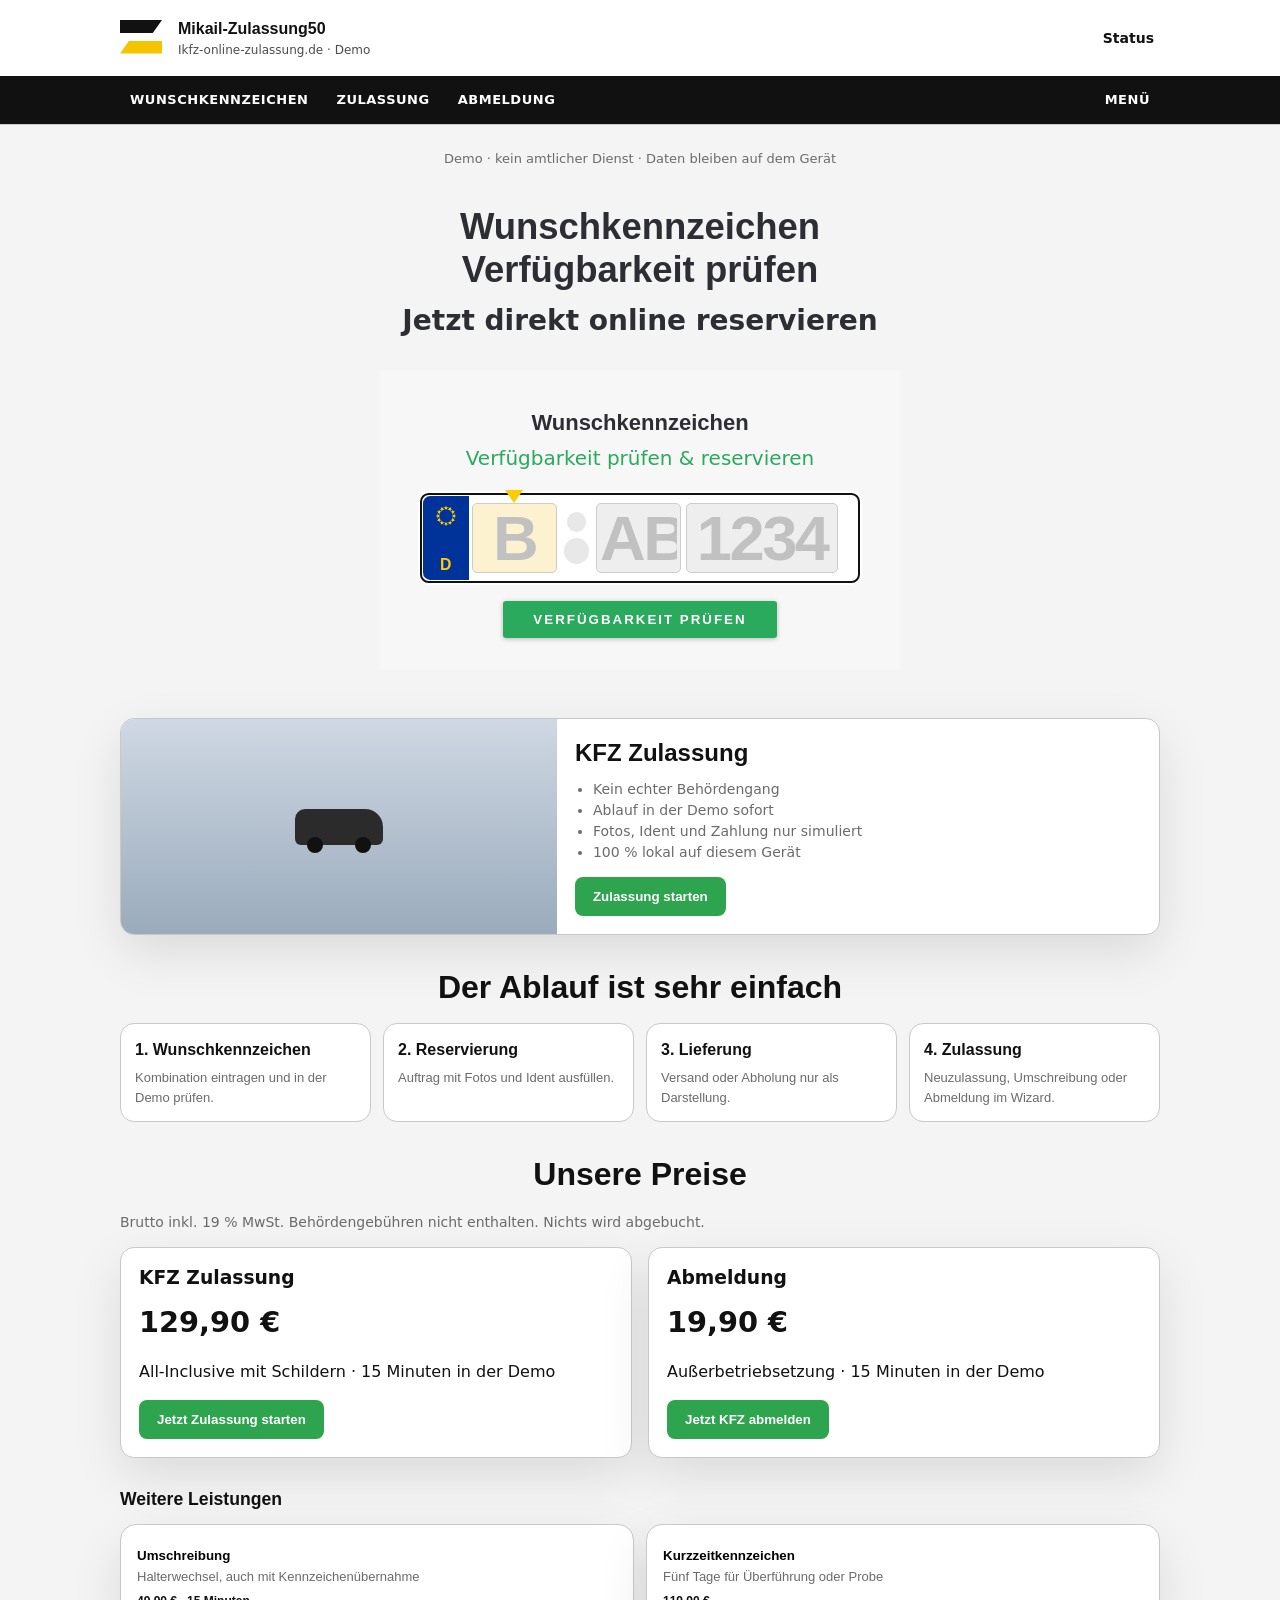
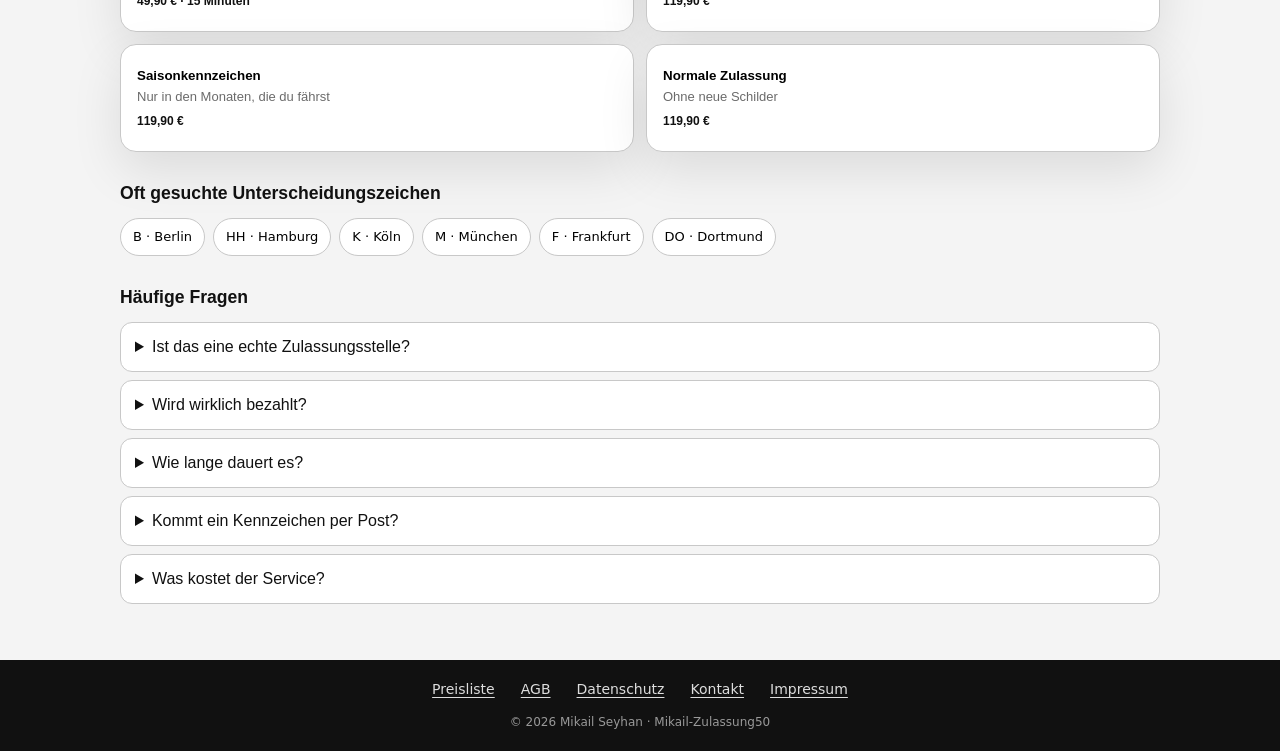
==== index.html @ 49bb0443 "Add files via upload" ====
<!DOCTYPE html>
<html lang="de">
  <head>
    <meta charset="UTF-8" />
    <meta
      name="viewport"
      content="width=device-width, initial-scale=1, viewport-fit=cover"
    />
    <meta name="theme-color" content="#111111" />
    <meta name="color-scheme" content="light" />
    <meta name="apple-mobile-web-app-capable" content="yes" />
    <meta name="apple-mobile-web-app-title" content="Mikail-Zulassung50" />
    <meta name="apple-mobile-web-app-status-bar-style" content="black-translucent" />
    <meta name="mobile-web-app-capable" content="yes" />
    <link rel="manifest" href="manifest.webmanifest" />
    <link rel="icon" href="icons/icon-192.png" />
    <link rel="apple-touch-icon" href="icons/apple-touch-icon.png" />
    <title>Mikail-Zulassung50</title>
    <meta
      name="description"
      content="Mikail-Zulassung50: Wunschkennzeichen prüfen, Zulassung und Abmeldung online in der Demo. Kein amtlicher Zulassungsdienst."
    />
    <meta property="og:title" content="Mikail-Zulassung50" />
    <meta property="og:description" content="Wunschkennzeichen, Zulassung und Abmeldung — Demo-Portal." />
    <meta property="og:type" content="website" />
    <meta name="robots" content="index,follow" />
    <link rel="stylesheet" href="styles.css?v=plate3" />
  </head>
  <body>
    <header class="masthead">
      <div class="wrap masthead__inner">
        <button type="button" class="brand brand--portal" id="btn-home">
          <span class="brand__mark" aria-hidden="true"><i></i><i></i></span>
          <span>
            <strong>Mikail-Zulassung50</strong>
            <small data-cfg="domain-label">Ikfz-online-zulassung.de · Demo</small>
          </span>
        </button>
        <div class="masthead__meta">
          <button type="button" class="linkish" id="btn-track">Status</button>
        </div>
      </div>
      <nav class="mainnav" aria-label="Leistungen">
        <div class="wrap mainnav__inner">
          <button type="button" class="mainnav__link" data-jump="wunsch">Wunschkennzeichen</button>
          <button type="button" class="mainnav__link" data-start="Neuzulassung" data-paket="AllInclusive">Zulassung</button>
          <button type="button" class="mainnav__link" data-start="Abmeldung">Abmeldung</button>
          <button type="button" class="mainnav__more" id="btn-more-nav" aria-expanded="false" aria-label="Menü">Menü</button>
        </div>
        <div class="wrap more-nav" id="more-nav" hidden>
          <button type="button" data-start="Umschreibung">Umschreibung 49,90 €</button>
          <button type="button" data-start="Kurzzeitkennzeichen">Kurzzeit 119,90 €</button>
          <button type="button" data-start="Saisonkennzeichen">Saison 119,90 €</button>
          <button type="button" data-page="preisliste">Preise</button>
        </div>
      </nav>
    </header>

    <main id="inhalt" class="wrap app">
      <div id="home-view" class="portal-home">
        <p class="demo-line">Demo · kein amtlicher Dienst · Daten bleiben auf dem Gerät</p>
        <section class="hero hero--portal" id="wunsch">
          <h1>Wunschkennzeichen<br />Verfügbarkeit prüfen</h1>
          <p class="hero-sub">Jetzt direkt online reservieren</p>
          <div class="plate-tile">
            <h2>Wunschkennzeichen</h2>
            <p class="plate-tile__sub">Verfügbarkeit prüfen &amp; reservieren</p>
            <form class="plate-widget" id="home-plate-form">
              <div class="de-plate">
                <span class="de-plate__eu" aria-hidden="true"><b>D</b></span>
                <div class="de-plate__row">
                  <div class="de-field is-active" data-plate-field>
                    <label class="sr-only" for="plate-kreis">Unterscheidungszeichen</label>
                    <input id="plate-kreis" data-part="kreis" name="kreis" maxlength="3" placeholder="B" autocomplete="off" autocapitalize="characters" spellcheck="false" />
                    <span class="de-pointer" aria-hidden="true"></span>
                  </div>
                  <div class="de-seals" aria-hidden="true"><i></i><i></i></div>
                  <div class="de-field" data-plate-field>
                    <label class="sr-only" for="plate-letters">Erkennungsbuchstaben</label>
                    <input id="plate-letters" data-part="letters" name="letters" maxlength="2" placeholder="AB" autocomplete="off" autocapitalize="characters" spellcheck="false" />
                    <span class="de-pointer" aria-hidden="true"></span>
                  </div>
                  <div class="de-field de-field--num" data-plate-field>
                    <label class="sr-only" for="plate-digits">Erkennungsnummer</label>
                    <input id="plate-digits" data-part="digits" name="digits" maxlength="4" placeholder="1234" inputmode="numeric" autocomplete="off" spellcheck="false" />
                    <span class="de-pointer" aria-hidden="true"></span>
                  </div>
                </div>
              </div>
              <button type="submit" class="btn btn--check">Verfügbarkeit prüfen</button>
            </form>
            <p class="hint" id="home-plate-result" hidden></p>
            <p id="home-plate-go-wrap" hidden>
              <button type="button" class="btn btn--green" data-start="Kennzeichenreservierung">Reservierung starten</button>
            </p>
          </div>
        </section>
        <section class="offer-grid">
          <article class="offer-card">
            <div class="offer-card__art offer-card__art--car" aria-hidden="true"><span class="mini-car"></span></div>
            <div class="offer-card__body">
              <h2>KFZ Zulassung</h2>
              <ul>
                <li>Kein echter Behördengang</li>
                <li>Ablauf in der Demo sofort</li>
                <li>Fotos, Ident und Zahlung nur simuliert</li>
                <li>100 % lokal auf diesem Gerät</li>
              </ul>
              <button type="button" class="btn btn--green" data-start="Neuzulassung" data-paket="AllInclusive">Zulassung starten</button>
            </div>
          </article>
        </section>
        <section>
          <h2 class="section-title section-title--lg">Der Ablauf ist sehr einfach</h2>
          <ol class="how how--four">
            <li><strong>1. Wunschkennzeichen</strong><span>Kombination eintragen und in der Demo prüfen.</span></li>
            <li><strong>2. Reservierung</strong><span>Auftrag mit Fotos und Ident ausfüllen.</span></li>
            <li><strong>3. Lieferung</strong><span>Versand oder Abholung nur als Darstellung.</span></li>
            <li><strong>4. Zulassung</strong><span>Neuzulassung, Umschreibung oder Abmeldung im Wizard.</span></li>
          </ol>
        </section>
        <section id="preise">
          <h2 class="section-title section-title--lg">Unsere Preise</h2>
          <p class="hint">Brutto inkl. 19 % MwSt. Behördengebühren nicht enthalten. Nichts wird abgebucht.</p>
          <div class="price-cards">
            <article class="price-card">
              <h3>KFZ Zulassung</h3>
              <p class="price-card__sum">129,90 €</p>
              <p>All-Inclusive mit Schildern · 15 Minuten in der Demo</p>
              <button type="button" class="btn btn--green" data-start="Neuzulassung" data-paket="AllInclusive">Jetzt Zulassung starten</button>
            </article>
            <article class="price-card">
              <h3>Abmeldung</h3>
              <p class="price-card__sum">19,90 €</p>
              <p>Außerbetriebsetzung · 15 Minuten in der Demo</p>
              <button type="button" class="btn btn--green" data-start="Abmeldung">Jetzt KFZ abmelden</button>
            </article>
          </div>
        </section>
        <section>
          <h2 class="section-title">Weitere Leistungen</h2>
          <div class="service-grid">
            <button type="button" class="service-card" data-start="Umschreibung"><strong>Umschreibung</strong><span>Halterwechsel, auch mit Kennzeichenübernahme</span><em>49,90 € · 15 Minuten</em></button>
            <button type="button" class="service-card" data-start="Kurzzeitkennzeichen"><strong>Kurzzeitkennzeichen</strong><span>Fünf Tage für Überführung oder Probe</span><em>119,90 €</em></button>
            <button type="button" class="service-card" data-start="Saisonkennzeichen"><strong>Saisonkennzeichen</strong><span>Nur in den Monaten, die du fährst</span><em>119,90 €</em></button>
            <button type="button" class="service-card" data-start="Neuzulassung" data-paket="Normal"><strong>Normale Zulassung</strong><span>Ohne neue Schilder</span><em>119,90 €</em></button>
          </div>
        </section>
        <section>
          <h2 class="section-title">Oft gesuchte Unterscheidungszeichen</h2>
          <div class="city-chips">
            <button type="button" data-kreis="B">B · Berlin</button>
            <button type="button" data-kreis="HH">HH · Hamburg</button>
            <button type="button" data-kreis="K">K · Köln</button>
            <button type="button" data-kreis="M">M · München</button>
            <button type="button" data-kreis="F">F · Frankfurt</button>
            <button type="button" data-kreis="DO">DO · Dortmund</button>
          </div>
        </section>
        <section>
          <h2 class="section-title">Häufige Fragen</h2>
          <details class="faq"><summary>Ist das eine echte Zulassungsstelle?</summary><p>Nein. Mikail-Zulassung50 ist eine Demo. Es wird nichts bei einer Behörde eingereicht.</p></details>
          <details class="faq"><summary>Wird wirklich bezahlt?</summary><p>Nein. PayPal, Klarna und Karte sind nur simuliert. Es wird nichts abgebucht.</p></details>
          <details class="faq"><summary>Wie lange dauert es?</summary><p>Neuzulassung, Umschreibung und Abmeldung dauern in der Darstellung etwa 15 Minuten. Das Ausfüllen liegt bei ca. 10 Minuten.</p></details>
          <details class="faq"><summary>Kommt ein Kennzeichen per Post?</summary><p>In der Demo nicht. Versand siehst du nur als Ablauf.</p></details>
          <details class="faq"><summary>Was kostet der Service?</summary><p>Abmeldung und Kennzeichen reservieren je 19,90 €, Umschreibung 49,90 €, Kurzzeit- und Saisonkennzeichen sowie normale Zulassung 119,90 €, All-Inclusive mit Schildern 129,90 € brutto.</p></details>
        </section>
      </div>

      <div id="auftrag-view" hidden>
      <p class="demo-line">Demo · nichts wird eingereicht · Daten bleiben auf dem Gerät</p>
      <h1 id="auftrag-title">Auftrag starten</h1>
      <p class="lead" id="wizard-status">Schritt 1 von 7 — Vorgang</p>
      <div class="progress" aria-hidden="true"><i id="progress-bar"></i></div>
      <ol class="steps" aria-hidden="true">
        <li data-step="1" class="is-active">Vorgang</li>
        <li data-step="2">Halter</li>
        <li data-step="3">Fahrzeug</li>
        <li data-step="4">Fotos</li>
        <li data-step="5">Ident</li>
        <li data-step="6">Zahlung</li>
        <li data-step="7">Prüfen</li>
      </ol>

      <form id="auftrag-form" class="wizard" novalidate>
        <fieldset data-panel="1">
          <legend>Welchen Vorgang brauchst du?</legend>
          <label class="choice">
            <input type="radio" name="vorgang" value="Neuzulassung" required />
            <span>Neuzulassung<small>Fahrzeug neu auf deinen Namen</small></span>
          </label>
          <label class="choice">
            <input type="radio" name="vorgang" value="Umschreibung" />
            <span>Umschreibung / Halterwechsel<small>Besitzerwechsel, Kennzeichen behalten oder neu · 49,90 €</small></span>
          </label>
          <label class="choice">
            <input type="radio" name="vorgang" value="Abmeldung" />
            <span>Abmeldung<small>Außerbetriebsetzung · 19,90 €</small></span>
          </label>
          <label class="choice">
            <input type="radio" name="vorgang" value="Kennzeichenreservierung" />
            <span>Wunschkennzeichen reservieren<small>Nur Prüfung, noch keine Zulassung · 19,90 €</small></span>
          </label>
          <label class="choice">
            <input type="radio" name="vorgang" value="Kurzzeitkennzeichen" />
            <span>Kurzzeitkennzeichen<small>Fünf Tage Überführung · 119,90 €</small></span>
          </label>
          <label class="choice">
            <input type="radio" name="vorgang" value="Saisonkennzeichen" />
            <span>Saisonkennzeichen<small>Nur in gewählten Monaten · 119,90 €</small></span>
          </label>
          <div id="paket-wrap" hidden>
            <p class="sublegend">Paket</p>
            <p class="hint">Für Zulassungen: normal ohne neue Schilder oder All-Inclusive mit Schildern und allem drum und dran.</p>
            <label class="choice">
              <input type="radio" name="paket" value="Normal" />
              <span>Normale Zulassung<small>Ohne neue Schilder · 119,90 € inkl. MwSt.</small></span>
            </label>
            <label class="choice">
              <input type="radio" name="paket" value="AllInclusive" />
              <span>All-Inclusive-Zulassung<small>Mit Schildern, Fotos, Ident und Lieferung · 129,90 € inkl. MwSt.</small></span>
            </label>
          </div>
        </fieldset>

        <fieldset data-panel="2" hidden>
          <legend>Wer ist Halter?</legend>
          <p class="hint">Wie in den Portalen: Person oder Firma, dann Anschrift für die Zulassungsstelle.</p>
          <p class="sublegend">Halterart</p>
          <label class="choice">
            <input type="radio" name="halterart" value="Privat" />
            <span>Privatperson<small>Zulassung auf deinen Namen</small></span>
          </label>
          <label class="choice">
            <input type="radio" name="halterart" value="Firma" />
            <span>Firma<small>Zulassung auf das Unternehmen</small></span>
          </label>
          <label id="firma-wrap" hidden>Firmenname
            <input name="firma" autocomplete="organization" />
          </label>
          <div class="field-grid">
            <label>Vor- und Nachname
              <input name="name" autocomplete="name" required />
            </label>
            <label>E-Mail
              <input name="email" type="email" autocomplete="email" required />
            </label>
            <label>Telefon
              <input name="telefon" type="tel" autocomplete="tel" placeholder="030 123456" />
            </label>
            <label>Straße und Hausnummer
              <input name="anschrift" autocomplete="street-address" />
            </label>
            <label>Postleitzahl
              <input name="plz" inputmode="numeric" autocomplete="postal-code" maxlength="5" placeholder="10115" required />
            </label>
            <label>Stadt
              <input name="stadt" autocomplete="address-level2" placeholder="Berlin" required />
            </label>
          </div>
          <input type="hidden" name="stelleName" id="stelleName" />
          <input type="hidden" name="stelleOrt" id="stelleOrt" />
          <div id="stelle-box" class="stelle-box" hidden>
            <p class="stelle-box__kicker">Zuständige Zulassungsstelle</p>
            <p><strong id="stelle-name"></strong></p>
            <p class="hint" id="stelle-meta"></p>
          </div>
          <label>IBAN für Kfz-Steuer (optional)
            <input name="iban" autocomplete="off" placeholder="DE89 3704 0044 0532 0130 00" />
          </label>
        </fieldset>

        <fieldset data-panel="3" hidden>
          <legend>Fahrzeug und Unterlagen</legend>
          <p class="hint">Kennzeichen, eVB und die Liste, die zu diesem Vorgang gehört.</p>
          <label id="kennzeichen-wrap">Aktuelles Kennzeichen
            <input name="kennzeichen" class="plate-input" placeholder="B AB 1234" maxlength="12" />
          </label>
          <div id="wunsch-wrap">
            <p class="sublegend">Wunschkennzeichen</p>
            <input type="hidden" name="wunschkennzeichen" id="wunschkennzeichen" />
            <div class="plate-widget" id="wish-plate">
              <div class="de-plate">
                <span class="de-plate__eu" aria-hidden="true"><b>D</b></span>
                <div class="de-plate__row">
                  <div class="de-field is-active" data-plate-field>
                    <label class="sr-only" for="wish-kreis">Unterscheidungszeichen</label>
                    <input id="wish-kreis" data-part="kreis" maxlength="3" placeholder="B" autocomplete="off" autocapitalize="characters" spellcheck="false" />
                    <span class="de-pointer" aria-hidden="true"></span>
                  </div>
                  <div class="de-seals" aria-hidden="true"><i></i><i></i></div>
                  <div class="de-field" data-plate-field>
                    <label class="sr-only" for="wish-letters">Erkennungsbuchstaben</label>
                    <input id="wish-letters" data-part="letters" maxlength="2" placeholder="AB" autocomplete="off" autocapitalize="characters" spellcheck="false" />
                    <span class="de-pointer" aria-hidden="true"></span>
                  </div>
                  <div class="de-field de-field--num" data-plate-field>
                    <label class="sr-only" for="wish-digits">Erkennungsnummer</label>
                    <input id="wish-digits" data-part="digits" maxlength="4" placeholder="1234" inputmode="numeric" autocomplete="off" spellcheck="false" />
                    <span class="de-pointer" aria-hidden="true"></span>
                  </div>
                </div>
              </div>
            </div>
          </div>
          <p id="kennzeichen-check-row">
            <button type="button" class="btn btn--check" id="btn-kennzeichen-check">Verfügbarkeit prüfen</button>
          </p>
          <p class="hint" id="kennzeichen-check-result" hidden></p>
          <label id="saison-wrap" hidden>Saison (Monate)
            <input name="saison" placeholder="z. B. 04–10" />
          </label>
          <label id="evb-wrap">eVB-Nummer
            <input name="evb" placeholder="bei Zulassung / Umschreibung nötig" />
          </label>
          <label>FIN / VIN (optional)
            <input name="vin" maxlength="17" />
          </label>
          <p class="sublegend">Unterlagen für diesen Vorgang</p>
          <p class="hint" id="unterlagen-hint"></p>
          <div id="unterlagen-list"></div>
        </fieldset>

        <fieldset data-panel="4" hidden>
          <legend>Fotos mit Siegel</legend>
          <p class="hint" id="foto-hint">Bitte jeweils so fotografieren, dass das Siegel gut zu erkennen ist.</p>
          <div class="photo-list">
            <article class="photo-card">
              <p>Kennzeichen vorne mit Siegel</p>
              <p class="photo-tip">Schild gerade, ganz im Rahmen, Siegel scharf. Kein Gegenlicht.</p>
              <div class="photo-stage photo-stage--plate">
                <span class="photo-frame" aria-hidden="true"></span>
                <img alt="" hidden data-preview="kennzeichenVorne" />
              </div>
              <label class="btn btn--small"><span data-photo-label>Fotografieren</span>
                <input class="sr-only" type="file" accept="image/*" capture="environment" data-photo="kennzeichenVorne" />
              </label>
              <div class="photo-checks" hidden data-checks="kennzeichenVorne">
                <label class="check"><input type="checkbox" name="check_kennzeichenVorne_siegel" value="ja" /><span>Siegel ist zu erkennen</span></label>
                <label class="check"><input type="checkbox" name="check_kennzeichenVorne_scharf" value="ja" /><span>Schrift ist lesbar</span></label>
              </div>
            </article>
            <article class="photo-card">
              <p>Kennzeichen hinten mit Siegel</p>
              <p class="photo-tip">Wie vorne: Rahmen füllen, Siegel nicht abschneiden.</p>
              <div class="photo-stage photo-stage--plate">
                <span class="photo-frame" aria-hidden="true"></span>
                <img alt="" hidden data-preview="kennzeichenHinten" />
              </div>
              <label class="btn btn--small"><span data-photo-label>Fotografieren</span>
                <input class="sr-only" type="file" accept="image/*" capture="environment" data-photo="kennzeichenHinten" />
              </label>
              <div class="photo-checks" hidden data-checks="kennzeichenHinten">
                <label class="check"><input type="checkbox" name="check_kennzeichenHinten_siegel" value="ja" /><span>Siegel ist zu erkennen</span></label>
                <label class="check"><input type="checkbox" name="check_kennzeichenHinten_scharf" value="ja" /><span>Schrift ist lesbar</span></label>
              </div>
            </article>
            <article class="photo-card">
              <p>Zulassungsbescheinigung Teil I mit Siegel</p>
              <p class="photo-tip">Dokument plan legen, Stempel/Siegel und FIN lesbar.</p>
              <div class="photo-stage photo-stage--doc">
                <span class="photo-frame" aria-hidden="true"></span>
                <img alt="" hidden data-preview="zb1" />
              </div>
              <label class="btn btn--small"><span data-photo-label>Fotografieren</span>
                <input class="sr-only" type="file" accept="image/*" capture="environment" data-photo="zb1" />
              </label>
              <div class="photo-checks" hidden data-checks="zb1">
                <label class="check"><input type="checkbox" name="check_zb1_siegel" value="ja" /><span>Siegel ist zu erkennen</span></label>
                <label class="check"><input type="checkbox" name="check_zb1_scharf" value="ja" /><span>Daten sind lesbar</span></label>
              </div>
            </article>
          </div>
        </fieldset>

        <fieldset data-panel="5" hidden>
          <legend>Foto-Ident-Verfahren</legend>
          <p class="hint">Simuliertes Ident: Selfie und Ausweis. Kein echtes VideoIdent, keine Weiterleitung an einen Ident-Anbieter.</p>
          <p class="sublegend">Welches Dokument fotografierst du?</p>
          <label class="choice">
            <input type="radio" name="ausweis" value="Personalausweis" />
            <span>Personalausweis<small>Vorder- und Rückseite</small></span>
          </label>
          <label class="choice">
            <input type="radio" name="ausweis" value="Aufenthaltstitel" />
            <span>Aufenthaltstitel<small>Karte oder Klebeetikett, beide Seiten</small></span>
          </label>
          <div class="photo-list">
            <article class="photo-card">
              <p>Gesicht (Selfie)</p>
              <p class="photo-tip">Gesicht in den Kreis, gleichmäßig hell, ohne Sonnenbrille.</p>
              <div class="photo-stage photo-stage--face">
                <span class="photo-oval" aria-hidden="true"></span>
                <img alt="" hidden data-preview="selfie" />
              </div>
              <label class="btn btn--small"><span data-photo-label>Fotografieren</span>
                <input class="sr-only" type="file" accept="image/*" capture="user" data-photo="selfie" />
              </label>
            </article>
            <article class="photo-card">
              <p id="ident-front-label">Ausweis Vorderseite</p>
              <p class="photo-tip">Ausweis plan, alle Ecken im Rahmen.</p>
              <div class="photo-stage photo-stage--doc">
                <span class="photo-frame" aria-hidden="true"></span>
                <img alt="" hidden data-preview="ausweisVorn" />
              </div>
              <label class="btn btn--small"><span data-photo-label>Fotografieren</span>
                <input class="sr-only" type="file" accept="image/*" capture="environment" data-photo="ausweisVorn" />
              </label>
            </article>
            <article class="photo-card">
              <p id="ident-back-label">Ausweis Rückseite</p>
              <p class="photo-tip">Rückseite vollständig, ohne Spiegelung.</p>
              <div class="photo-stage photo-stage--doc">
                <span class="photo-frame" aria-hidden="true"></span>
                <img alt="" hidden data-preview="ausweisHinten" />
              </div>
              <label class="btn btn--small"><span data-photo-label>Fotografieren</span>
                <input class="sr-only" type="file" accept="image/*" capture="environment" data-photo="ausweisHinten" />
              </label>
            </article>
          </div>
          <label class="check">
            <input type="checkbox" name="identDemo" value="ja" />
            <span>Ident-Abgleich in der Demo bestätigt</span>
          </label>
        </fieldset>

        <fieldset data-panel="6" hidden>
          <legend>Lieferung und Zahlung</legend>
          <p class="hint">Wie bei den Portalen: erst Weg der Schilder, dann Zahlart. Nichts wird gebucht oder abgebucht.</p>
          <p class="sublegend">Abholung oder Versand</p>
          <label class="choice">
            <input type="radio" name="lieferung" value="Abholung" />
            <span>Abholung an der Zulassungsstelle<small>Kein Versand, du holst die Schilder selbst</small></span>
          </label>
          <label class="choice">
            <input type="radio" name="lieferung" value="Versand" />
            <span>Versand nach Hause<small>Standard, 1–3 Werktage in der Darstellung</small></span>
          </label>
          <label class="choice">
            <input type="radio" name="lieferung" value="Express" />
            <span>Expressversand<small>Schneller Weg, in der Demo ohne Aufpreis</small></span>
          </label>
          <div id="versand-felder" hidden>
            <label>Straße und Hausnummer
              <input name="strasse" autocomplete="street-address" />
            </label>
            <label>Wunschtermin (optional)
              <input name="termin" type="date" />
            </label>
          </div>
          <p class="hint" id="liefer-hint">In der Demo wird nichts verschickt und kein Termin bei der Behörde gebucht.</p>
          <p class="sublegend" id="zahlung-legend">Zahlung</p>
          <div class="price-box" id="price-box-pay">
            <p class="price-box__title">Servicegebühr</p>
            <dl>
              <div><dt>Netto</dt><dd data-price-net>109,16 €</dd></div>
              <div><dt>zzgl. 19 % MwSt.</dt><dd data-price-vat>20,74 €</dd></div>
              <div class="is-total"><dt>Gesamt brutto</dt><dd data-price-gross>129,90 €</dd></div>
            </dl>
            <p class="hint">Servicegebühr inkl. Fotos und Foto-Ident. Behördengebühren nicht enthalten. In der Demo wird nichts abgebucht.</p>
          </div>
          <label class="choice">
            <input type="radio" name="zahlung" value="PayPal" />
            <span>PayPal<small>Weiterleitung wird nur simuliert</small></span>
          </label>
          <label class="choice">
            <input type="radio" name="zahlung" value="Kreditkarte" />
            <span>Kreditkarte<small>Visa, Mastercard · CVC wird nicht gespeichert</small></span>
          </label>
          <label class="choice">
            <input type="radio" name="zahlung" value="Überweisung" />
            <span>Überweisung<small>Vorgemerkt, kein echter Transfer</small></span>
          </label>
          <label class="choice">
            <input type="radio" name="zahlung" value="Klarna" />
            <span>Klarna<small>Kauf auf Rechnung, nur Demo</small></span>
          </label>
          <div id="karten-felder" hidden>
            <p class="sublegend">Kreditkartendaten</p>
            <div class="field-grid">
            <label>Vorname
              <input name="kartenVorname" autocomplete="cc-given-name" />
            </label>
            <label>Nachname
              <input name="kartenNachname" autocomplete="cc-family-name" />
            </label>
            <label>E-Mail
              <input name="kartenEmail" type="email" autocomplete="email" />
            </label>
            <label>Kreditkartennummer
              <input
                name="kartennummer"
                class="card-input"
                inputmode="numeric"
                autocomplete="cc-number"
                maxlength="19"
                placeholder="ACCT-000015"
              />
            </label>
            </div>
            <div class="card-row">
              <label>Ablaufdatum
                <input
                  name="kartenAblauf"
                  inputmode="numeric"
                  autocomplete="cc-exp"
                  maxlength="5"
                  placeholder="MM/JJ"
                />
              </label>
              <label>Kreditkartencode (CVC)
                <input
                  name="kartencode"
                  inputmode="numeric"
                  autocomplete="cc-csc"
                  maxlength="4"
                  placeholder="123"
                />
              </label>
            </div>
          </div>
          <p class="hint">Zahlung nur simuliert: PayPal, Klarna und Karte buchen nichts ab. Kartendaten bleiben auf dem Gerät, der CVC wird nicht gespeichert.</p>
        </fieldset>

        <fieldset data-panel="7" hidden>
          <legend>Zusammenfassung</legend>
          <div id="summary" class="summary"></div>
          <p class="hint">Nichts wird an eine Behörde gesendet. Der Auftrag bleibt auf diesem Gerät.</p>
        </fieldset>

        <p class="form-error" id="form-error" hidden></p>
        <div class="wizard__nav">
          <button type="button" class="btn btn--ghost" id="btn-back" hidden>Zurück</button>
          <button type="button" class="btn btn--green" id="btn-next">Weiter</button>
        </div>
      </form>

      <div id="done" class="done" hidden>
        <h2>Auftrag gespeichert</h2>
        <p id="done-text"></p>
        <ol class="status-list" id="status-list"></ol>
        <p class="hint">Demo-Status. Es wird nichts an eine Behörde oder ein Versandunternehmen übergeben.</p>
        <button type="button" class="btn btn--green" id="btn-reset">Neuen Auftrag</button>
      </div>
      </div>
      <div id="pay-overlay" class="overlay" hidden>
        <p><strong id="pay-overlay-title">Zahlung wird vorbereitet</strong></p>
        <p class="hint">Demo — es wird nichts abgebucht.</p>
      </div>

      <section id="preisliste-view" hidden>
        <h1>Preisliste</h1>
        <article class="legal">
          <p class="price-box__title">Servicegebühren inkl. 19 % MwSt.</p>
          <dl class="price-list">
            <div><dt>Kennzeichen reservieren</dt><dd>19,90 €</dd></div>
            <div><dt>Abmeldung</dt><dd>19,90 €</dd></div>
            <div><dt>Umschreibung</dt><dd>49,90 €</dd></div>
            <div><dt>Kurzzeitkennzeichen</dt><dd>119,90 €</dd></div>
            <div><dt>Saisonkennzeichen</dt><dd>119,90 €</dd></div>
            <div><dt>Normale Zulassung</dt><dd>119,90 €</dd></div>
            <div class="is-total"><dt>All-Inclusive mit Schildern</dt><dd>129,90 €</dd></div>
          </dl>
          <p>
            All-Inclusive gilt für die Neuzulassung
            inklusive Schilder, Fotos und Foto-Ident. Die normale Zulassung ist
            ohne neue Schilder. Kurzzeit, Saison und Umschreibung haben eigene Preise.
            Behördengebühren sind nicht enthalten.
            In der Demo wird nichts abgebucht.
          </p>
        </article>
        <p>
          <button type="button" class="btn btn--green" data-back-app>Zurück zur App</button>
        </p>
      </section>

      <section id="impressum-view" hidden>
        <h1>Impressum</h1>
        <article class="legal">
          <p class="hint">Angaben gemäß § 5 TMG</p>
          <p>
            <strong data-cfg="owner">Mikail Seyhan</strong><br />
            Verantwortlicher Anbieter von <span data-cfg="brand">Mikail-Zulassung50</span>
          </p>
          <p class="hint" id="impressum-adresse">Anschrift und Telefon in config.js eintragen.</p>
          <h2>Kontakt</h2>
          <p id="impressum-kontakt">Mikail Seyhan · über das Kontaktformular in dieser App</p>
          <h2>Hinweis</h2>
          <p>
            Diese Anwendung ist eine Demo und kein amtlicher Zulassungsdienst.
            Es werden keine Vorgänge bei einer Behörde eingereicht. Fotos und
            Formulardaten bleiben auf diesem Gerät.
          </p>
          <h2>Haftung für Inhalte</h2>
          <p>
            Als Diensteanbieter ist Mikail Seyhan für eigene Inhalte dieser App
            nach den allgemeinen Gesetzen verantwortlich. Für die Richtigkeit
            behördlicher Informationen und für die Durchführung von
            Zulassungsvorgängen wird keine Gewähr übernommen.
          </p>
        </article>
        <p>
          <button type="button" class="btn btn--green" data-back-app>Zurück zur App</button>
        </p>
      </section>

      <section id="agb-view" hidden>
        <h1>AGB</h1>
        <article class="legal">
          <p class="hint">Allgemeine Geschäftsbedingungen · Demo</p>
          <h2>1. Geltungsbereich</h2>
          <p>Diese App ist eine Demonstration von Mikail-Zulassung50. Es kommt kein Vertrag über eine echte Zulassungsdienstleistung zustande.</p>
          <h2>2. Leistung</h2>
          <p>Du kannst einen Musterauftrag mit Fotos, Ident und Zahlung erfassen. Es erfolgt keine Einreichung bei einer Zulassungsbehörde und kein Versand von Kennzeichen.</p>
          <h2>3. Preis</h2>
          <p>Angezeigte Preise inkl. MwSt. (Abmeldung und Reservierung 19,90 €, Umschreibung 49,90 €, Kurzzeit- und Saisonkennzeichen sowie normale Zulassung 119,90 €, All-Inclusive 129,90 €) dienen der Darstellung. Es wird nichts abgebucht.</p>
          <h2>4. Widerruf</h2>
          <p>Weil kein echter Vertrag zustande kommt, gibt es nichts zu widerrufen und kein Entgelt.</p>
          <h2>5. Haftung</h2>
          <p>Für Demo-Inhalte und geschätzte Zulassungsstellen wird keine Gewähr übernommen.</p>
        </article>
        <p><button type="button" class="btn btn--green" data-back-app>Zurück zur App</button></p>
      </section>

      <section id="datenschutz-view" hidden>
        <h1>Datenschutz</h1>
        <article class="legal">
          <p class="hint">Datenschutzhinweis · Demo</p>
          <h2>Verantwortlicher</h2>
          <p id="datenschutz-verantwortlicher">Mikail Seyhan, Anbieter von Mikail-Zulassung50.</p>
          <h2>Welche Daten?</h2>
          <p>Auftragsdaten, Fotos und Zahlungsangaben bleiben in der Regel auf diesem Gerät (localStorage). Es gibt keine Übermittlung an uns, an Zahlungsanbieter oder an eine Behörde.</p>
          <h2>Kreditkarte</h2>
          <p>Der Sicherheitscode (CVC) wird nicht gespeichert. Die Kartennummer wird nur mit den letzten vier Stellen gemerkt.</p>
          <h2>Cookies</h2>
          <p>Es gibt kein Tracking. Es werden keine Marketing-Cookies gesetzt.</p>
          <h2>Rechte</h2>
          <p>Du kannst Daten jederzeit über „Neuen Auftrag“ oder durch Löschen der Website-Daten im Browser entfernen.</p>
        </article>
        <p><button type="button" class="btn btn--green" data-back-app>Zurück zur App</button></p>
      </section>

      <section id="kontakt-view" hidden>
        <h1>Kontakt</h1>
        <article class="legal">
          <p id="kontakt-kopf">Mikail Seyhan · Mikail-Zulassung50</p>
          <p class="hint" id="kontakt-hinweis">Nachrichten bleiben auf diesem Gerät. Es geht keine E-Mail raus.</p>
          <form id="kontakt-form">
            <label>Dein Name
              <input name="kontaktName" autocomplete="name" />
            </label>
            <label>Nachricht
              <textarea name="kontaktText" rows="4"></textarea>
            </label>
            <button type="submit" class="btn btn--green">Nachricht speichern</button>
          </form>
          <p class="hint" id="kontakt-ok" hidden>Gespeichert (Demo).</p>
        </article>
        <p><button type="button" class="btn btn--green" data-back-app>Zurück zur App</button></p>
      </section>

    </main>
    <footer class="site-footer">
      <div class="wrap footer-links">
        <button type="button" class="linkish" data-page="preisliste">Preisliste</button>
        <button type="button" class="linkish" data-page="agb">AGB</button>
        <button type="button" class="linkish" data-page="datenschutz">Datenschutz</button>
        <button type="button" class="linkish" data-page="kontakt">Kontakt</button>
        <button type="button" class="linkish" data-page="impressum">Impressum</button>
      </div>
      <p class="footer-copy">© 2026 Mikail Seyhan · Mikail-Zulassung50</p>
    </footer>
    <script src="config.js"></script>
    <script src="app.js?v=plate1"></script>
  </body>
</html>
---- styles.css ----
:root {
  --ink: #111111;
  --paper: #e8e8ea;
  --panel: #fbfbfb;
  --line: #c8c8c8;
  --header: #111111;
  --accent: #111111;
  --green: #2ea44f;
  --plate: #d4d4d4;
  --danger: #8a1f1f;
  --muted: #6b6b6b;
  --shadow: 0 18px 50px rgba(0, 0, 0, 0.1);
  --sat: env(safe-area-inset-top, 0px);
  --sab: env(safe-area-inset-bottom, 0px);
}

* {
  box-sizing: border-box;
}

html {
  height: 100%;
}

body {
  min-height: 100%;
  margin: 0;
  color: var(--ink);
  background: #f4f4f4;
  font: 16px/1.5 "Segoe UI", system-ui, sans-serif;
}

h1,
h2,
strong,
.btn,
.brand strong,
.steps,
.demo-banner {
  font-family: "Avenir Next", "Segoe UI", sans-serif;
}

.wrap {
  width: min(1040px, calc(100% - 28px));
  margin-inline: auto;
}

.topbar {
  background: var(--header);
  color: #f2f2f2;
  padding-top: var(--sat);
}

.topbar__inner,
.brand,
.wizard__nav {
  display: flex;
  align-items: center;
  gap: 16px;
}

.topbar__inner {
  min-height: 72px;
  justify-content: space-between;
}

.topbar__nav {
  display: flex;
  gap: 12px;
}

.linkish--light {
  color: #f2f2f2;
}

.brand small {
  display: block;
  font-weight: 400;
  opacity: 0.75;
  font-size: 12px;
}

.brand__plate {
  display: grid;
  place-items: center;
  width: 52px;
  height: 36px;
  border-radius: 4px;
  background: linear-gradient(90deg, #111 12px, var(--plate) 12px);
  color: #111;
  font-size: 13px;
  letter-spacing: 0.04em;
  box-shadow: inset 0 0 0 2px #111;
}

.btn {
  appearance: none;
  border: 0;
  background: var(--accent);
  color: #f2f2f2;
  padding: 12px 18px;
  border-radius: 8px;
  font-weight: 700;
  cursor: pointer;
}

.btn--ghost {
  background: transparent;
  color: inherit;
  box-shadow: inset 0 0 0 1px currentColor;
}

.btn--on-dark {
  background: #f2f2f2;
  color: #111;
  box-shadow: none;
}

.hero__actions {
  display: flex;
  flex-wrap: wrap;
  gap: 10px;
  margin: 16px 0 10px;
}

.app {
  padding: 24px 0 24px;
}

.legal {
  padding: 24px;
  background: var(--panel);
  border: 1px solid var(--line);
  border-radius: 18px;
  box-shadow: var(--shadow);
}

.legal h2 {
  font-size: 1rem;
  margin: 20px 0 8px;
}

.legal p {
  margin: 0 0 12px;
}

.site-footer {
  padding: 18px 0 calc(20px + var(--sab));
  text-align: center;
  background: #111;
  color: #ddd;
  margin-top: 24px;
}

.site-footer .linkish {
  color: #ddd;
}

.footer-copy {
  margin: 12px 0 0;
  font-size: 12px;
  color: #999;
}

.price-box,
.price-list {
  margin: 0 0 16px;
}

.price-box {
  padding: 14px 16px;
  border: 1px solid var(--line);
  border-radius: 12px;
  background: #fff;
}

.price-box__title {
  margin: 0 0 10px;
  font-family: "Avenir Next", "Segoe UI", sans-serif;
  font-weight: 700;
}

.price-box dl,
.price-list {
  margin: 0;
}

.price-box dl div,
.price-list div {
  display: flex;
  justify-content: space-between;
  gap: 12px;
  padding: 6px 0;
  font-size: 14px;
}

.price-box .is-total,
.price-list .is-total {
  border-top: 1px solid var(--line);
  margin-top: 6px;
  padding-top: 10px;
  font-weight: 700;
  font-family: "Avenir Next", "Segoe UI", sans-serif;
  font-size: 16px;
}

dt {
  font-weight: 400;
}

dd {
  margin: 0;
}

.linkish {
  appearance: none;
  border: 0;
  background: none;
  color: var(--muted);
  font: inherit;
  font-size: 14px;
  text-decoration: underline;
  text-underline-offset: 3px;
  cursor: pointer;
}

.demo-banner {
  margin: 0 0 18px;
  padding: 10px 12px;
  background: #111;
  color: #f2f2f2;
  font-size: 13px;
  line-height: 1.35;
  border-radius: 10px;
}

h1 {
  font-size: clamp(1.6rem, 4vw, 2.2rem);
  line-height: 1.15;
  margin: 0 0 8px;
}

.lead {
  margin: 0 0 20px;
  font-size: 1.05rem;
}

[hidden] {
  display: none !important;
}

.steps {
  display: flex;
  flex-wrap: wrap;
  gap: 6px;
  padding: 0;
  margin: 0 0 18px;
  list-style: none;
  font-size: 12px;
  color: var(--muted);
}

.steps li {
  padding: 4px 10px;
  border-radius: 99px;
  border: 1px solid var(--line);
  background: #fff;
}

.sublegend {
  margin: 16px 0 4px;
  font-weight: 700;
  font-family: "Avenir Next", "Segoe UI", sans-serif;
  font-size: 14px;
}

.steps .is-active {
  color: #fff;
  background: var(--green);
  border-color: var(--green);
  font-weight: 700;
}

.wizard,
.done {
  padding: 24px;
  background: var(--panel);
  border: 1px solid var(--line);
  border-radius: 18px;
  box-shadow: var(--shadow);
}

.wizard {
  padding-bottom: 88px;
}

fieldset {
  border: 0;
  padding: 0;
  margin: 0 0 20px;
}

legend {
  font-weight: 700;
  font-family: "Avenir Next", "Segoe UI", sans-serif;
  margin-bottom: 12px;
}

label {
  display: block;
  margin: 12px 0;
  font-size: 14px;
}

input {
  display: block;
  width: 100%;
  margin-top: 6px;
  padding: 10px 12px;
  border: 1px solid var(--line);
  border-radius: 10px;
  font: inherit;
  background: #fff;
}

.choice {
  display: flex;
  align-items: flex-start;
  gap: 10px;
  padding: 12px 14px;
  border: 1px solid var(--line);
  border-radius: 12px;
  margin: 8px 0;
  cursor: pointer;
  background: #fff;
}

.choice:has(input:checked) {
  border-color: var(--green);
  box-shadow: inset 0 0 0 1px var(--green);
}

.choice small {
  display: block;
  margin-top: 2px;
  color: var(--muted);
  font-weight: 400;
  font-size: 12px;
}

.choice input {
  width: auto;
  margin: 4px 0 0;
}

.field-grid {
  display: grid;
  grid-template-columns: 1fr 1fr;
  gap: 0 14px;
}

.plate-input,
.card-input {
  font-family: "Avenir Next", "Segoe UI", sans-serif;
  letter-spacing: 0.08em;
}

.plate-input {
  text-transform: uppercase;
  letter-spacing: 0.12em;
}

.card-row {
  display: grid;
  grid-template-columns: 1fr 1fr;
  gap: 12px;
}

.stelle-box {
  margin: 16px 0 4px;
  padding: 14px 16px;
  border: 1px solid var(--line);
  border-radius: 12px;
  background: #fff;
}

.stelle-box__kicker {
  margin: 0 0 6px;
  font-family: "Avenir Next", "Segoe UI", sans-serif;
  font-size: 11px;
  font-weight: 700;
  letter-spacing: 0.06em;
  text-transform: uppercase;
  color: var(--muted);
}

.stelle-box strong {
  display: block;
  margin: 0 0 4px;
  font-size: 1.02rem;
}

.stelle-box .hint {
  margin: 0;
}

label.check {
  display: grid;
  grid-template-columns: 18px minmax(0, 1fr) auto;
  align-items: center;
  column-gap: 10px;
  padding: 12px 14px;
  border: 1px solid var(--line);
  border-radius: 12px;
  margin: 8px 0;
  cursor: pointer;
  background: #fff;
}

label.check input[type="checkbox"] {
  display: block;
  width: 18px;
  height: 18px;
  margin: 0;
  justify-self: start;
}

label.check span {
  min-width: 0;
}

label.check .tag {
  font-style: normal;
  font-size: 11px;
  color: var(--muted);
  font-family: "Avenir Next", "Segoe UI", sans-serif;
}

.sr-only {
  position: absolute;
  width: 1px;
  height: 1px;
  overflow: hidden;
  clip: rect(0, 0, 0, 0);
}

.photo-list {
  display: grid;
  grid-template-columns: 1fr 1fr;
  gap: 12px;
}

.photo-card {
  display: grid;
  gap: 10px;
  padding: 14px;
  border: 1px solid var(--line);
  border-radius: 12px;
}

.photo-card p {
  margin: 0;
  font-family: "Avenir Next", "Segoe UI", sans-serif;
  font-weight: 700;
  font-size: 14px;
}

.photo-card img {
  width: 100%;
  max-height: 160px;
  object-fit: cover;
  border-radius: 8px;
  background: #ddd;
}

.btn--small {
  display: inline-flex;
  width: fit-content;
  padding: 8px 14px;
  font-size: 13px;
}

.summary-photos {
  display: grid;
  grid-template-columns: 1fr 1fr;
  gap: 8px;
  margin: 12px 0;
}

.summary-photos figure {
  margin: 0;
}

.summary-photos img {
  width: 100%;
  height: 88px;
  object-fit: cover;
  border-radius: 8px;
}

.summary-photos figcaption {
  font-size: 11px;
  color: var(--muted);
  margin-top: 4px;
}

.wizard__nav {
  justify-content: flex-end;
  position: sticky;
  bottom: 0;
  z-index: 20;
  margin: 8px -24px -24px;
  padding: 14px 24px calc(8px + var(--sab));
  background: var(--panel);
  border-top: 1px solid var(--line);
  border-radius: 0 0 18px 18px;
}

.form-error {
  color: var(--danger);
}

.summary p {
  margin: 8px 0;
}

.hint {
  color: var(--muted);
  font-size: 14px;
}

.hero {
  margin: 0 0 28px;
}

.hero__kicker,
.hero__meta {
  font-family: "Avenir Next", "Segoe UI", sans-serif;
  font-size: 13px;
  letter-spacing: 0.04em;
  text-transform: uppercase;
  color: var(--muted);
}

.section-title {
  font-family: "Avenir Next", "Segoe UI", sans-serif;
  font-size: 1.1rem;
  margin: 28px 0 12px;
}

.service-grid {
  display: grid;
  grid-template-columns: 1fr 1fr;
  gap: 12px;
}

.service-card {
  appearance: none;
  text-align: left;
  border: 1px solid var(--line);
  border-radius: 16px;
  padding: 16px;
  background: #fff;
  cursor: pointer;
  box-shadow: var(--shadow);
  min-height: 108px;
}

.service-card strong,
.how,
.trust-row,
.faq summary {
  font-family: "Avenir Next", "Segoe UI", sans-serif;
}

.service-card span,
.service-card em,
.how span {
  display: block;
  margin-top: 6px;
  color: var(--muted);
  font-size: 13px;
  font-style: normal;
  font-weight: 400;
}

.service-card em {
  margin-top: 10px;
  color: var(--ink);
  font-weight: 700;
  font-size: 12px;
}

.service-card:hover,
.choice:hover {
  border-color: #999;
}

.how {
  display: grid;
  grid-template-columns: 1fr 1fr;
  gap: 12px;
  margin: 0;
  padding: 0;
  list-style: none;
}

.how li {
  padding: 14px;
  border: 1px solid var(--line);
  border-radius: 14px;
  background: #fff;
}

.trust-row {
  display: flex;
  flex-wrap: wrap;
  gap: 8px;
  margin: 24px 0;
}

.trust-row span {
  background: #fff;
  border: 1px solid var(--line);
  border-radius: 999px;
  padding: 6px 10px;
  font-size: 12px;
}

.faq {
  background: #fff;
  border: 1px solid var(--line);
  border-radius: 12px;
  padding: 12px 14px;
  margin: 8px 0;
}

.faq p {
  margin: 8px 0 0;
}

.progress {
  height: 6px;
  background: #d8d8d8;
  border-radius: 99px;
  margin: 0 0 16px;
  overflow: hidden;
}

.progress i {
  display: block;
  height: 100%;
  width: 14%;
  background: var(--green);
}

@media (max-width: 560px) {
  .service-grid,
  .how,
  .field-grid,
  .photo-list {
    grid-template-columns: 1fr;
  }
}

.photo-card .photo-tip {
  margin: -4px 0 0;
  font-size: 13px;
  font-weight: 400;
  color: var(--muted);
  font-family: "Iowan Old Style", Palatino, Georgia, serif;
}

.photo-stage {
  position: relative;
  min-height: 140px;
  background: #ddd;
  border-radius: 8px;
  overflow: hidden;
}

.photo-stage img {
  position: relative;
  z-index: 1;
  max-height: 180px;
  margin: 0;
}

.photo-frame,
.photo-oval {
  position: absolute;
  inset: 12px;
  z-index: 2;
  pointer-events: none;
  border: 2px dashed rgba(17, 17, 17, 0.45);
}

.photo-frame {
  border-radius: 6px;
}

.photo-stage--plate .photo-frame {
  inset: 28% 8%;
}

.photo-oval {
  inset: 10% 18%;
  border-radius: 50%;
  border-style: solid;
}

.photo-checks {
  display: grid;
  gap: 0;
}

.status-list {
  list-style: none;
  padding: 0;
  margin: 16px 0;
}

.status-list li {
  display: flex;
  gap: 10px;
  align-items: flex-start;
  padding: 8px 0;
  color: var(--muted);
  border-bottom: 1px solid var(--line);
  font-family: "Avenir Next", "Segoe UI", sans-serif;
  font-size: 14px;
}

.status-list li::before {
  content: "";
  width: 10px;
  height: 10px;
  margin-top: 5px;
  border-radius: 50%;
  background: var(--line);
  flex: none;
}

.status-list li.is-done,
.status-list li.is-active {
  color: var(--ink);
  font-weight: 700;
}

.status-list li.is-done::before,
.status-list li.is-active::before {
  background: var(--ink);
}

.overlay {
  position: fixed;
  inset: 0;
  z-index: 20;
  display: grid;
  place-items: center;
  background: rgba(17, 17, 17, 0.72);
  color: #f2f2f2;
  text-align: center;
  padding: 24px;
}

.overlay[hidden] {
  display: none !important;
}

.footer-links {
  display: flex;
  flex-wrap: wrap;
  justify-content: center;
  gap: 8px 14px;
}

.review {
  padding: 12px 0;
  border-bottom: 1px solid var(--line);
}

.review strong {
  display: block;
}

.masthead {
  background: #fff;
  border-bottom: 1px solid var(--line);
  padding-top: var(--sat);
}

.masthead__inner {
  display: flex;
  align-items: center;
  justify-content: space-between;
  gap: 16px;
  min-height: 76px;
}

.brand--portal {
  appearance: none;
  border: 0;
  background: none;
  color: inherit;
  font: inherit;
  text-align: left;
  cursor: pointer;
  padding: 0;
}

.brand__mark {
  display: grid;
  width: 42px;
  height: 36px;
  gap: 5px;
}

.brand__mark i {
  display: block;
  height: 13px;
  background: #111;
  clip-path: polygon(0 0, 100% 0, 78% 100%, 0 100%);
}

.brand__mark i:last-child {
  background: #f5c400;
  clip-path: polygon(22% 0, 100% 0, 100% 100%, 0 100%);
}

.masthead__meta {
  display: flex;
  align-items: center;
  gap: 14px;
}

.masthead__meta .linkish {
  text-decoration: none;
  font-weight: 700;
  color: var(--ink);
}

.rating-pill {
  margin: 0;
  font-size: 12px;
  color: var(--muted);
}

.mainnav {
  background: #111;
  color: #fff;
}

.mainnav__inner {
  display: flex;
  align-items: center;
  gap: 8px;
  min-height: 48px;
  overflow: auto;
}

.mainnav__link,
.mainnav__more {
  appearance: none;
  border: 0;
  background: none;
  color: #fff;
  font: inherit;
  font-size: 13px;
  font-weight: 700;
  letter-spacing: 0.04em;
  text-transform: uppercase;
  cursor: pointer;
  padding: 12px 10px;
  white-space: nowrap;
}

.mainnav__more {
  margin-left: auto;
}

.more-nav {
  display: flex;
  flex-wrap: wrap;
  gap: 8px;
  padding: 10px 0 14px;
}

.more-nav[hidden] {
  display: none !important;
}

.more-nav button {
  appearance: none;
  border: 0;
  background: #222;
  color: #fff;
  padding: 8px 12px;
  border-radius: 8px;
  cursor: pointer;
  font: inherit;
  font-size: 13px;
}

.btn--green {
  background: var(--green);
  color: #fff;
  box-shadow: none;
  border-radius: 8px;
}

.hero--portal {
  text-align: center;
  padding: 28px 0 8px;
}

.hero--portal h1 {
  font-size: clamp(1.85rem, 6.4vw, 2.28rem);
  font-weight: 600;
  color: #2d2e33;
  line-height: 1.2;
}

.hero-sub {
  margin: 8px 0 0;
  font-size: clamp(1.15rem, 4vw, 1.75rem);
  font-weight: 600;
  color: #2d2e33;
}

.plate-tile {
  background: #f7f7f7;
  margin: 28px auto 12px;
  padding: 36px 16px 32px;
  max-width: 520px;
}

.plate-tile h2 {
  margin: 0 0 4px;
  font-size: 22px;
  font-weight: 600;
  color: #2d2e33;
}

.plate-tile__sub {
  margin: 0 0 18px;
  color: #29aa5d;
  font-size: 20px;
  line-height: 30px;
}

.plate-widget {
  display: block;
}

.de-plate {
  --u: min(8.55px, 2.12vw);
  position: relative;
  width: 52em;
  max-width: 100%;
  height: 11em;
  margin: 0 auto;
  font-size: var(--u);
  background: #fff;
  border: 0.3em solid #fff;
  border-radius: 1.25em;
}

.de-plate__eu {
  position: absolute;
  left: 0.35em;
  top: 0.35em;
  bottom: 0.35em;
  width: 5.4em;
  background: #003399 url("eu-strip.svg") center / 100% 100% no-repeat;
  border-radius: 0.85em 0 0 0.85em;
  z-index: 1;
}

.de-plate__eu b {
  position: absolute;
  left: 0;
  right: 0;
  bottom: 0.45em;
  color: #fc0;
  font: 700 1.85em/1 Arial, sans-serif;
  text-align: center;
}

.de-plate__row {
  display: flex;
  align-items: center;
  height: 100%;
  padding: 0 0.6em 0 5.9em;
  border: 0.35em solid #111;
  border-radius: 1em;
  box-sizing: border-box;
}

.de-field {
  position: relative;
  width: 9.9em;
  height: 8.2em;
  flex: none;
}

.de-field--num {
  width: 17.85em;
  margin-left: 0.6em;
}

.de-field input {
  display: block;
  width: 100%;
  height: 100%;
  margin: 0;
  padding: 3px;
  border: 1px solid #ccc;
  border-radius: 5px;
  background: #eee;
  color: #111;
  text-align: center;
  font-family: "Arial Narrow", "Franklin Gothic Medium", "Helvetica Neue Condensed", sans-serif;
  font-size: 7.4em;
  font-weight: 700;
  line-height: 1;
  letter-spacing: -0.04em;
}

.de-field input::placeholder {
  color: #c1c1c1;
  font-weight: 700;
}

.de-field.is-active input {
  background: #fdf2d0;
}

.de-pointer {
  display: none;
  position: absolute;
  top: -1.55em;
  left: 50%;
  width: 0;
  height: 0;
  margin-left: -1.15em;
  border-left: 1.15em solid transparent;
  border-right: 1.15em solid transparent;
  border-top: 1.55em solid #fc0;
  pointer-events: none;
  z-index: 2;
}

.de-field.is-active .de-pointer {
  display: block;
}

.de-seals {
  display: flex;
  flex-direction: column;
  align-items: center;
  width: 3em;
  margin: 0 0.8em;
  flex: none;
}

.de-seals i {
  display: block;
  background: #e8e8e8;
  border-radius: 50%;
}

.de-seals i:first-child {
  width: 2.3em;
  height: 2.3em;
}

.de-seals i:last-child {
  width: 3em;
  height: 3em;
  margin-top: 0.75em;
}

.btn--check {
  display: block;
  width: fit-content;
  margin: 16px auto 0;
  padding: 12px 30px;
  min-height: 0;
  border: 0;
  border-radius: 3px;
  background: #29aa5d;
  color: #fff;
  font: 600 13.333px/1 Arial, sans-serif;
  letter-spacing: 2px;
  text-transform: uppercase;
  box-shadow: 0 1px 5px rgba(0, 0, 0, 0.25);
}

#kennzeichen-check-row {
  text-align: center;
}

#wunsch-wrap .plate-widget {
  margin: 8px 0 4px;
}

.demo-line {
  margin: 0 0 8px;
  text-align: center;
  font-size: 13px;
  color: var(--muted);
}

.offer-grid,
.price-cards {
  display: grid;
  grid-template-columns: 1fr 1fr;
  gap: 16px;
  margin: 8px 0 28px;
}

.offer-grid {
  grid-template-columns: 1fr;
}

.offer-card,
.price-card {
  background: #fff;
  border: 1px solid var(--line);
  border-radius: 14px;
  overflow: hidden;
  box-shadow: var(--shadow);
}

.offer-card {
  display: grid;
  grid-template-columns: minmax(140px, 42%) 1fr;
}

.offer-card__art {
  min-height: 168px;
  display: grid;
  place-items: center;
  background: #ececec;
}

.offer-card__art--plate {
  background: linear-gradient(#e8e8e8, #d4d4d4);
}

.offer-card__art--car {
  background: linear-gradient(#cfd8e3, #9aabbc);
}

.mini-plate {
  display: inline-flex;
  align-items: center;
  gap: 8px;
  background: #efefef;
  border: 2px solid #111;
  border-radius: 6px;
  padding: 8px 12px 8px 0;
  font-weight: 800;
  letter-spacing: 0.08em;
}

.mini-plate b {
  display: grid;
  place-items: end center;
  width: 22px;
  height: 36px;
  margin-right: 4px;
  background: #1c3f91;
  color: #fc0;
  font-size: 11px;
}

.mini-car {
  width: 88px;
  height: 36px;
  background: #2b2b2b;
  border-radius: 10px 18px 6px 6px;
  position: relative;
}

.mini-car::before,
.mini-car::after {
  content: "";
  position: absolute;
  bottom: -8px;
  width: 16px;
  height: 16px;
  border-radius: 50%;
  background: #111;
}

.mini-car::before {
  left: 12px;
}

.mini-car::after {
  right: 12px;
}

.offer-card__body,
.price-card {
  padding: 16px 18px 18px;
}

.offer-card h2,
.price-card h3 {
  margin: 0 0 8px;
}

.offer-card ul {
  margin: 0 0 14px;
  padding-left: 18px;
  color: var(--muted);
  font-size: 14px;
}

.price-card__sum {
  margin: 0 0 8px;
  font-size: 1.8rem;
  font-weight: 800;
}

.section-title--lg {
  font-size: clamp(1.4rem, 4vw, 2rem);
  text-align: center;
}

.how--four {
  grid-template-columns: 1fr 1fr 1fr 1fr;
}

.city-chips {
  display: flex;
  flex-wrap: wrap;
  gap: 8px;
  margin: 0 0 24px;
}

.city-chips button {
  appearance: none;
  border: 1px solid var(--line);
  background: #fff;
  padding: 8px 12px;
  border-radius: 999px;
  cursor: pointer;
  font: inherit;
  font-size: 13px;
}

@media (max-width: 800px) {
  .offer-grid,
  .price-cards,
  .how--four,
  .offer-card {
    grid-template-columns: 1fr;
  }

}

textarea {
  display: block;
  width: 100%;
  margin-top: 6px;
  padding: 10px 12px;
  border: 1px solid var(--line);
  border-radius: 10px;
  font: inherit;
  background: #fff;
}
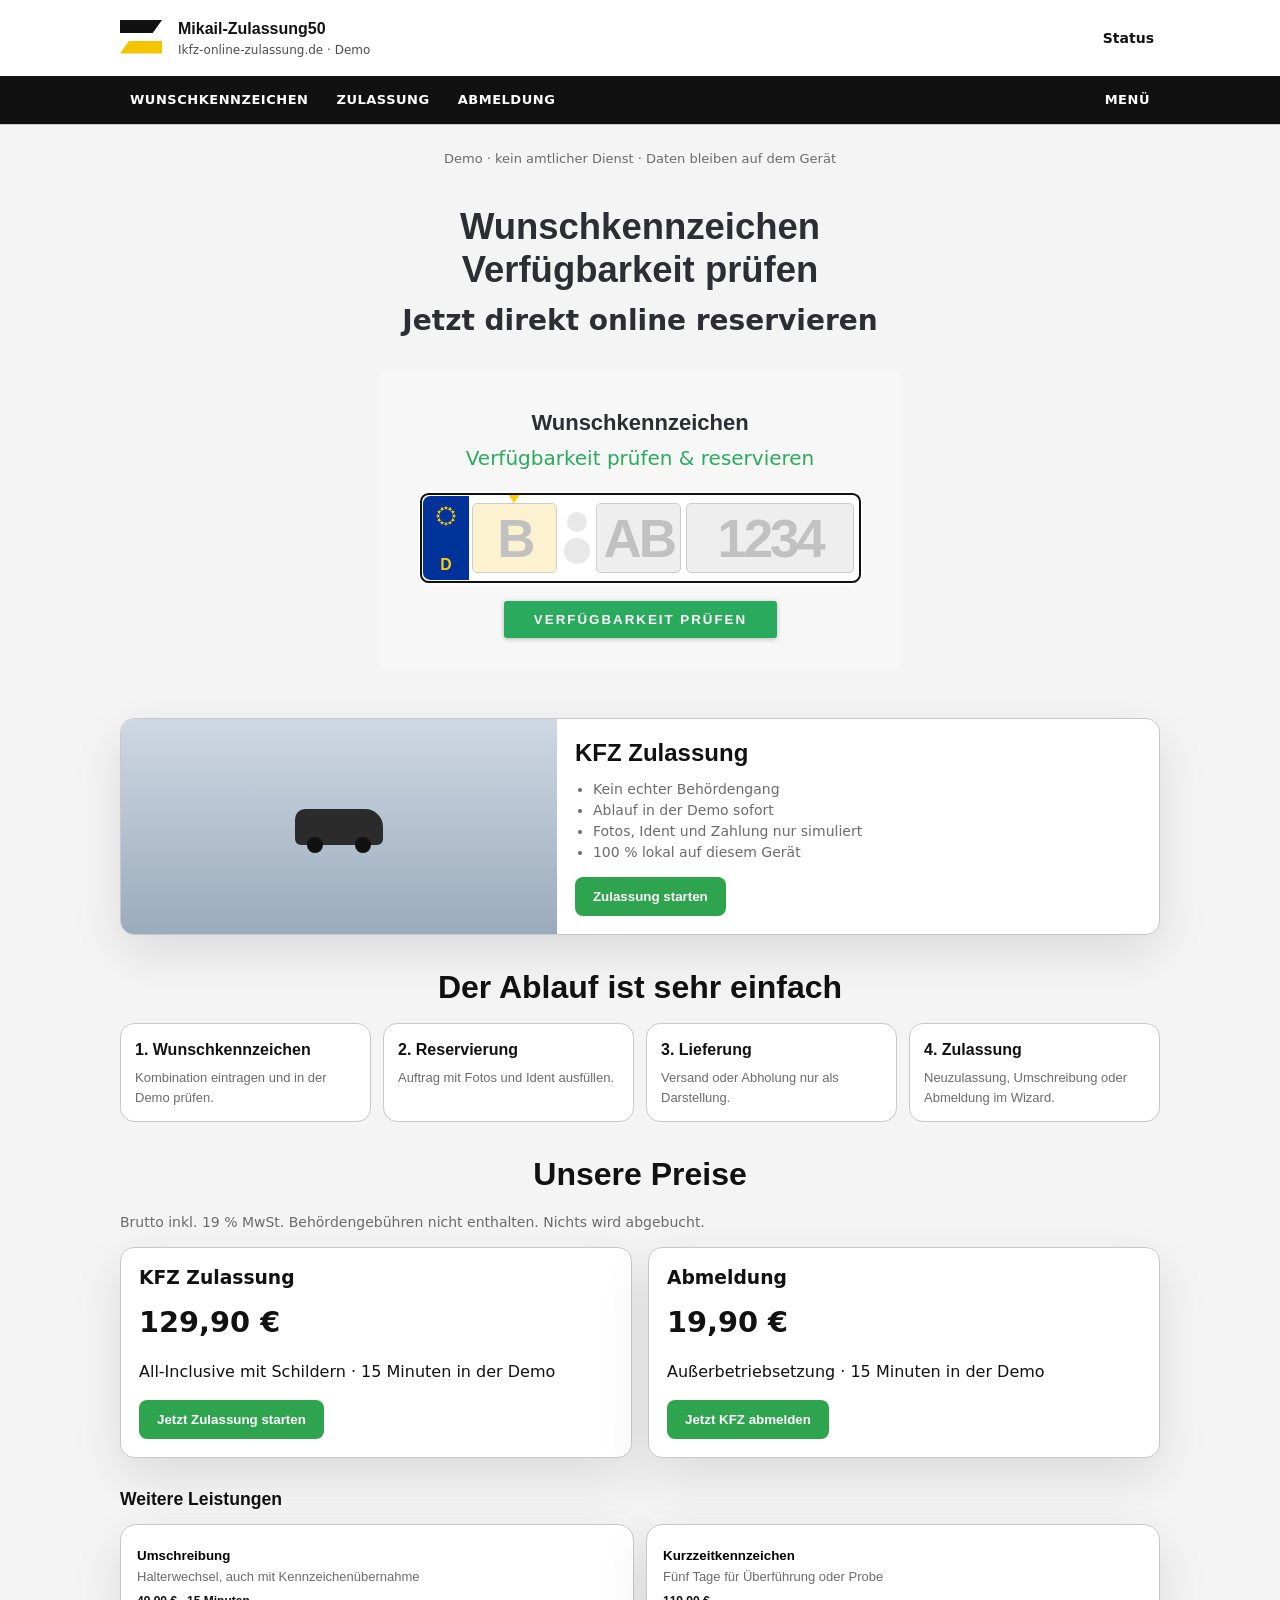
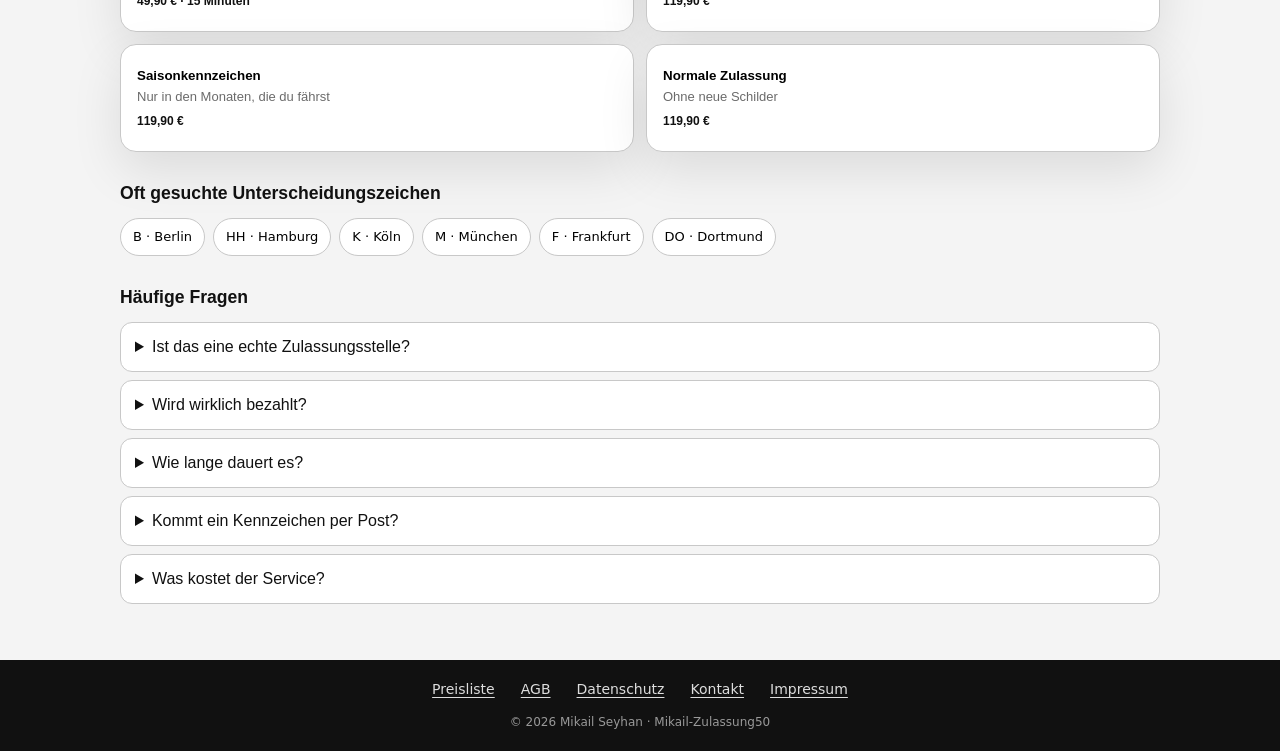
==== commit fc232b90: "Kennzeichen-Zahlen im schwarzen Rahmen halten. Co-authored-by: Cursor <cursoragent@cursor.com>" ====
--- a/index.html
+++ b/index.html
@@ -24,7 +24,7 @@
     <meta property="og:description" content="Wunschkennzeichen, Zulassung und Abmeldung — Demo-Portal." />
     <meta property="og:type" content="website" />
     <meta name="robots" content="index,follow" />
-    <link rel="stylesheet" href="styles.css?v=plate3" />
+    <link rel="stylesheet" href="styles.css?v=plate5" />
   </head>
   <body>
     <header class="masthead">
--- a/styles.css
+++ b/styles.css
@@ -951,19 +951,28 @@
 
 .plate-widget {
   display: block;
+  width: 100%;
+  max-width: 445px;
+  margin-inline: auto;
+  container-type: inline-size;
 }
 
 .de-plate {
-  --u: min(8.55px, 2.12vw);
   position: relative;
-  width: 52em;
-  max-width: 100%;
+  width: 100%;
   height: 11em;
   margin: 0 auto;
-  font-size: var(--u);
+  font-size: min(8.55px, calc((100vw - 80px) / 52));
   background: #fff;
   border: 0.3em solid #fff;
   border-radius: 1.25em;
+  box-sizing: border-box;
+}
+
+@supports (width: 1cqi) {
+  .de-plate {
+    font-size: min(8.55px, calc(100cqi / 52));
+  }
 }
 
 .de-plate__eu {
@@ -991,21 +1000,27 @@
   display: flex;
   align-items: center;
   height: 100%;
+  min-width: 0;
   padding: 0 0.6em 0 5.9em;
   border: 0.35em solid #111;
   border-radius: 1em;
   box-sizing: border-box;
+  overflow-x: hidden;
+  overflow-y: visible;
 }
 
 .de-field {
   position: relative;
   width: 9.9em;
   height: 8.2em;
-  flex: none;
+  flex: 0 1 9.9em;
+  min-width: 0;
 }
 
 .de-field--num {
-  width: 17.85em;
+  width: auto;
+  flex: 1 1 0;
+  min-width: 0;
   margin-left: 0.6em;
 }
 
@@ -1021,10 +1036,13 @@
   color: #111;
   text-align: center;
   font-family: "Arial Narrow", "Franklin Gothic Medium", "Helvetica Neue Condensed", sans-serif;
-  font-size: 7.4em;
+  font-size: 6.2em;
   font-weight: 700;
   line-height: 1;
-  letter-spacing: -0.04em;
+  letter-spacing: -0.06em;
+  box-sizing: border-box;
+  min-width: 0;
+  overflow: hidden;
 }
 
 .de-field input::placeholder {
